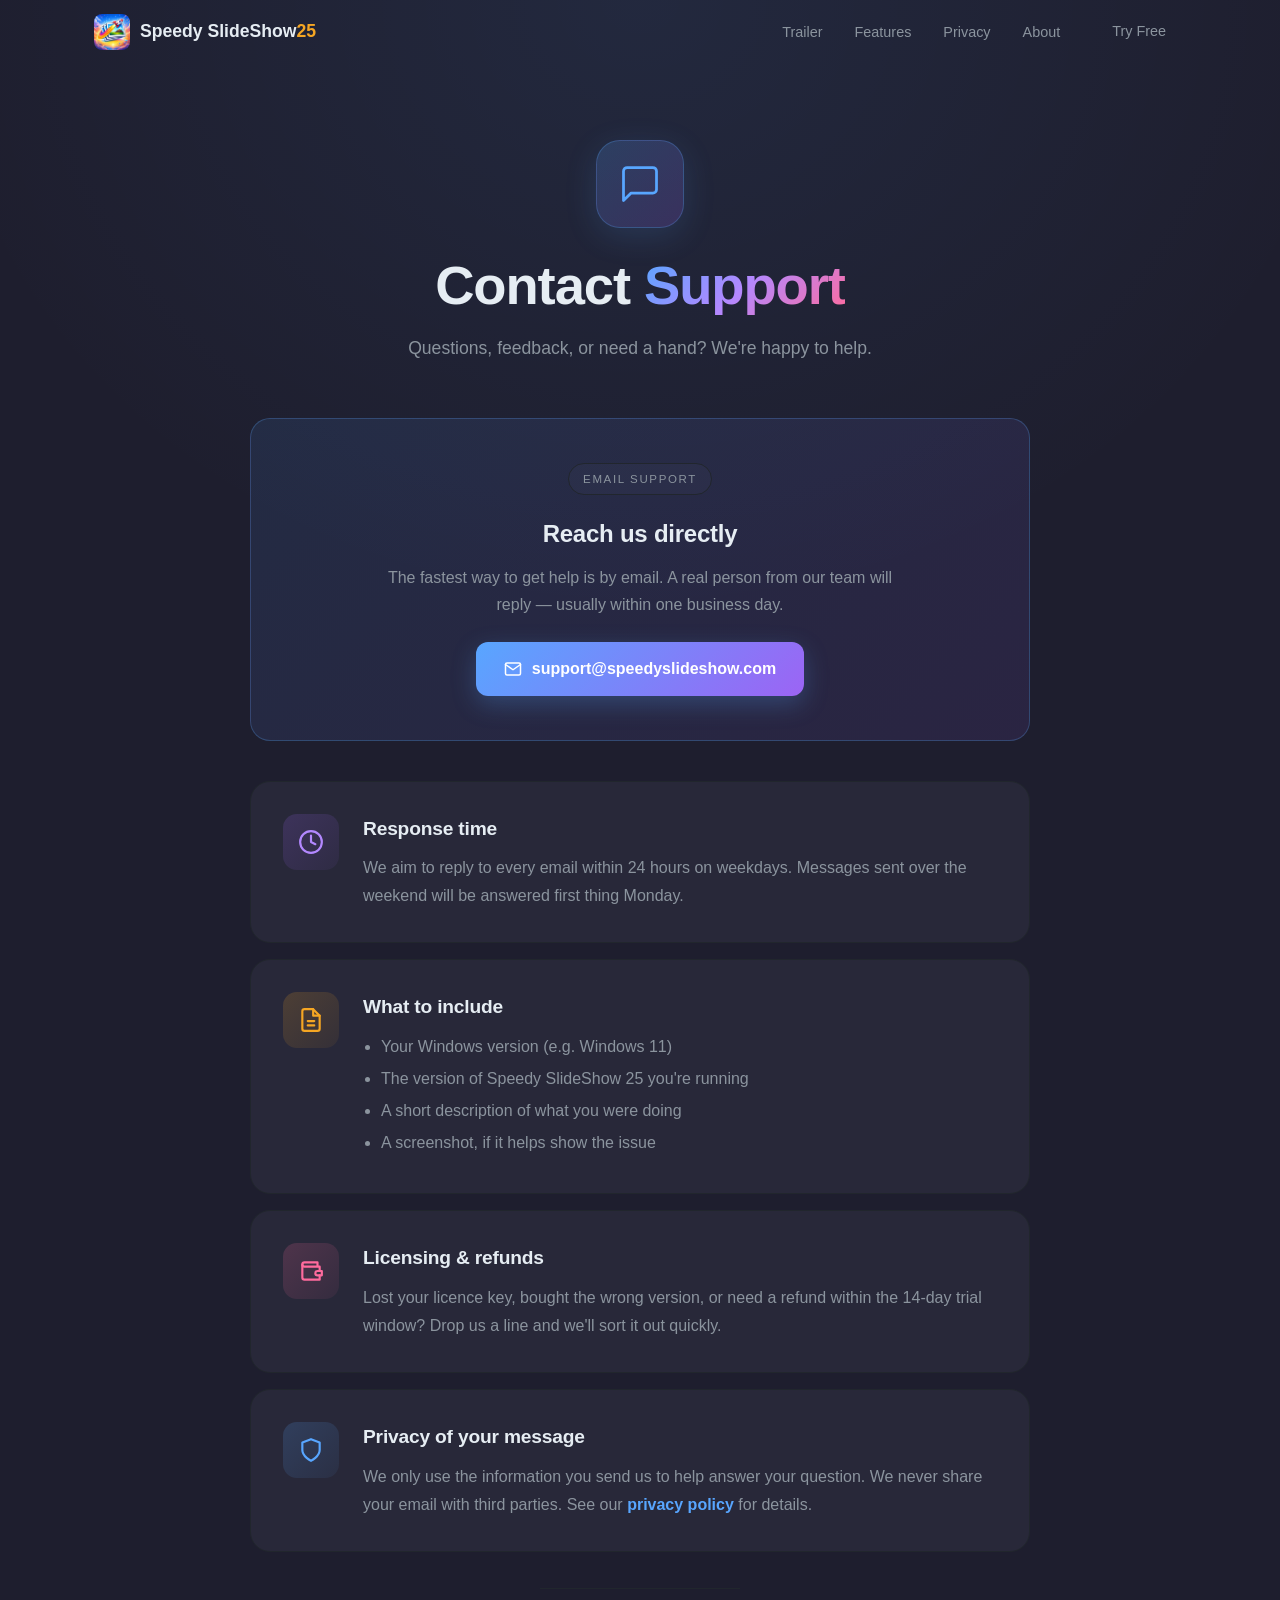
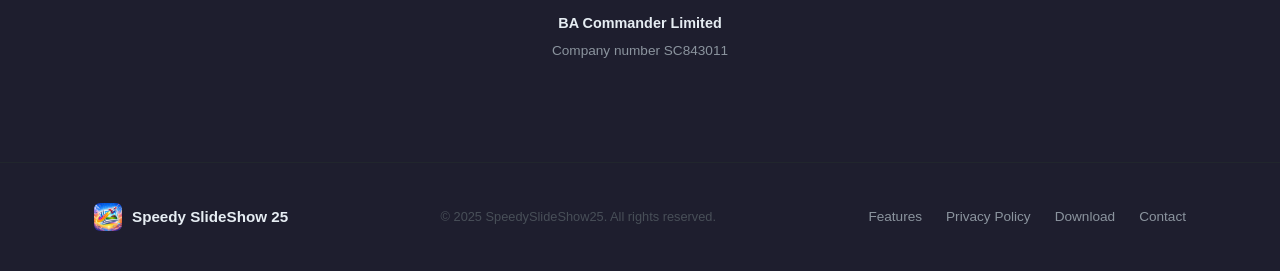
==== contact/index.html @ 8906d53d "Add contact support page at /contact Co-Authored-By: Claude Opus 4.6 (1M context) <noreply@anthropic" ====
<!DOCTYPE html>
<html lang="en">
<head>
  <meta charset="UTF-8">
  <meta name="viewport" content="width=device-width, initial-scale=1.0">
  <title>Contact Support - Speedy SlideShow 25</title>
  <meta name="description" content="Get in touch with the Speedy SlideShow 25 support team. We're here to help with any questions or issues.">
  <link rel="canonical" href="https://speedyslideshow.com/contact">
  <link rel="stylesheet" href="../css/style.css">
  <link rel="icon" type="image/png" href="../images/speedyslideshow-icon.png">
  <style>
    /* --- Contact Page (scoped, inlined to avoid CSS cache issues) --- */
    .cp {
      padding: 140px 0 100px;
      background:
        radial-gradient(ellipse 80% 50% at 50% 0%, rgba(88, 166, 255, 0.08) 0%, transparent 70%);
      min-height: calc(100vh - 200px);
    }

    .cp-hero {
      text-align: center;
      max-width: 720px;
      margin: 0 auto 56px;
    }

    .cp-badge {
      width: 88px;
      height: 88px;
      border-radius: 24px;
      background: linear-gradient(135deg, rgba(88, 166, 255, 0.2), rgba(156, 100, 244, 0.2));
      border: 1px solid rgba(88, 166, 255, 0.25);
      display: flex;
      align-items: center;
      justify-content: center;
      margin: 0 auto 28px;
      color: #58a6ff;
      box-shadow: 0 8px 32px rgba(88, 166, 255, 0.15);
    }

    .cp-hero h1 {
      font-size: clamp(2.4rem, 5vw, 3.4rem);
      font-weight: 800;
      letter-spacing: -0.02em;
      line-height: 1.1;
      margin-bottom: 18px;
    }

    .cp-tagline {
      font-size: 1.1rem;
      color: var(--text-muted);
      line-height: 1.6;
      margin: 0;
    }

    .cp-primary {
      max-width: 780px;
      margin: 0 auto 40px;
      padding: 44px 32px;
      background:
        linear-gradient(135deg, rgba(88, 166, 255, 0.1), rgba(156, 100, 244, 0.1));
      border: 1px solid rgba(88, 166, 255, 0.25);
      border-radius: var(--radius-lg);
      text-align: center;
    }

    .cp-primary-label {
      display: inline-block;
      font-size: 0.72rem;
      color: var(--text-muted);
      text-transform: uppercase;
      letter-spacing: 0.14em;
      padding: 6px 14px;
      border: 1px solid var(--border);
      border-radius: 999px;
      background: rgba(255, 255, 255, 0.02);
      margin-bottom: 20px;
    }

    .cp-primary h2 {
      font-size: 1.5rem;
      font-weight: 700;
      letter-spacing: -0.01em;
      margin-bottom: 10px;
    }

    .cp-primary p {
      color: var(--text-muted);
      font-size: 1rem;
      line-height: 1.7;
      margin-bottom: 24px;
      max-width: 520px;
      margin-left: auto;
      margin-right: auto;
    }

    .cp-email-btn {
      display: inline-flex;
      align-items: center;
      gap: 10px;
      padding: 14px 28px;
      border-radius: 12px;
      background: linear-gradient(135deg, #58a6ff, #9c64f4);
      color: #ffffff;
      font-weight: 600;
      font-size: 1rem;
      text-decoration: none;
      box-shadow: 0 8px 24px rgba(88, 166, 255, 0.25);
      transition: transform 0.2s ease, box-shadow 0.2s ease;
    }

    .cp-email-btn:hover {
      transform: translateY(-2px);
      box-shadow: 0 12px 32px rgba(88, 166, 255, 0.35);
      color: #ffffff;
    }

    .cp-grid {
      max-width: 780px;
      margin: 0 auto;
      display: grid;
      gap: 16px;
    }

    .cp-section {
      background: var(--bg-card);
      border: 1px solid var(--border);
      border-radius: var(--radius-lg);
      padding: 32px;
      display: grid;
      grid-template-columns: 56px 1fr;
      gap: 24px;
      align-items: start;
      transition: border-color 0.3s ease, transform 0.3s ease;
    }

    .cp-section:hover {
      border-color: rgba(88, 166, 255, 0.3);
      transform: translateY(-2px);
    }

    .cp-section-icon {
      width: 56px;
      height: 56px;
      border-radius: 14px;
      display: flex;
      align-items: center;
      justify-content: center;
      flex-shrink: 0;
    }

    .cp-section-icon.icon-blue {
      background: linear-gradient(135deg, rgba(88, 166, 255, 0.18), rgba(88, 166, 255, 0.06));
      color: #58a6ff;
    }

    .cp-section-icon.icon-purple {
      background: linear-gradient(135deg, rgba(156, 100, 244, 0.18), rgba(156, 100, 244, 0.06));
      color: #b388ff;
    }

    .cp-section-icon.icon-orange {
      background: linear-gradient(135deg, rgba(245, 166, 35, 0.18), rgba(245, 166, 35, 0.06));
      color: #f5a623;
    }

    .cp-section-icon.icon-pink {
      background: linear-gradient(135deg, rgba(255, 107, 157, 0.18), rgba(255, 107, 157, 0.06));
      color: #ff6b9d;
    }

    .cp-section-body h3 {
      font-size: 1.2rem;
      font-weight: 700;
      color: var(--text);
      margin-bottom: 10px;
      letter-spacing: -0.01em;
    }

    .cp-section-body p {
      color: var(--text-muted);
      font-size: 1rem;
      line-height: 1.75;
      margin: 0;
    }

    .cp-section-body ul {
      color: var(--text-muted);
      font-size: 1rem;
      line-height: 1.75;
      margin: 0;
      padding-left: 18px;
    }

    .cp-section-body ul li {
      margin-bottom: 4px;
    }

    .cp-footer-note {
      max-width: 780px;
      margin: 36px auto 0;
      text-align: center;
    }

    .cp-divider {
      border: none;
      border-top: 1px solid var(--border);
      margin: 0 auto 22px;
      max-width: 200px;
    }

    .cp-company {
      color: var(--text-muted);
      font-size: 0.85rem;
      line-height: 1.7;
      margin: 0;
      font-style: normal;
    }

    .cp-company strong {
      color: var(--text);
      display: block;
      margin-bottom: 4px;
      font-size: 0.9rem;
    }

    @media (max-width: 720px) {
      .cp {
        padding: 110px 0 60px;
      }

      .cp-hero {
        margin-bottom: 36px;
      }

      .cp-primary {
        padding: 32px 24px;
      }

      .cp-primary h2 {
        font-size: 1.3rem;
      }

      .cp-email-btn {
        padding: 13px 22px;
        font-size: 0.95rem;
      }

      .cp-section {
        padding: 24px;
        grid-template-columns: 1fr;
        gap: 16px;
      }

      .cp-section-icon {
        width: 48px;
        height: 48px;
      }
    }
  </style>
</head>
<body>

  <!-- Navigation -->
  <nav class="navbar" id="navbar">
    <div class="container nav-container">
      <a href="../" class="nav-logo">
        <img src="../images/speedyslideshow-icon.png" alt="Speedy SlideShow" class="nav-logo-img">
        <span>Speedy SlideShow<span class="version">25</span></span>
      </a>
      <button class="nav-toggle" id="navToggle" aria-label="Toggle menu">
        <span></span><span></span><span></span>
      </button>
      <ul class="nav-links" id="navLinks">
        <li><a href="../#demo">Trailer</a></li>
        <li><a href="../#features">Features</a></li>
        <li><a href="../#privacy">Privacy</a></li>
        <li><a href="../#about">About</a></li>
        <li><a href="../#download" class="btn btn-nav">Try Free</a></li>
      </ul>
    </div>
  </nav>

  <!-- Contact Page -->
  <section class="cp">
    <div class="container">

      <header class="cp-hero">
        <div class="cp-badge">
          <svg width="44" height="44" viewBox="0 0 24 24" fill="none" stroke="currentColor" stroke-width="1.5" stroke-linecap="round" stroke-linejoin="round"><path d="M21 15a2 2 0 01-2 2H7l-4 4V5a2 2 0 012-2h14a2 2 0 012 2z"/></svg>
        </div>
        <h1>Contact <span class="gradient-text">Support</span></h1>
        <p class="cp-tagline">Questions, feedback, or need a hand? We're happy to help.</p>
      </header>

      <div class="cp-primary">
        <span class="cp-primary-label">Email support</span>
        <h2>Reach us directly</h2>
        <p>The fastest way to get help is by email. A real person from our team will reply &mdash; usually within one business day.</p>
        <a href="mailto:support@speedyslideshow.com" class="cp-email-btn">
          <svg width="18" height="18" viewBox="0 0 24 24" fill="none" stroke="currentColor" stroke-width="2" stroke-linecap="round" stroke-linejoin="round"><path d="M4 4h16c1.1 0 2 .9 2 2v12c0 1.1-.9 2-2 2H4c-1.1 0-2-.9-2-2V6c0-1.1.9-2 2-2z"/><polyline points="22,6 12,13 2,6"/></svg>
          support@speedyslideshow.com
        </a>
      </div>

      <div class="cp-grid">

        <article class="cp-section">
          <div class="cp-section-icon icon-purple">
            <svg width="26" height="26" viewBox="0 0 24 24" fill="none" stroke="currentColor" stroke-width="2" stroke-linecap="round" stroke-linejoin="round"><circle cx="12" cy="12" r="10"/><polyline points="12 6 12 12 16 14"/></svg>
          </div>
          <div class="cp-section-body">
            <h3>Response time</h3>
            <p>We aim to reply to every email within 24 hours on weekdays. Messages sent over the weekend will be answered first thing Monday.</p>
          </div>
        </article>

        <article class="cp-section">
          <div class="cp-section-icon icon-orange">
            <svg width="26" height="26" viewBox="0 0 24 24" fill="none" stroke="currentColor" stroke-width="2" stroke-linecap="round" stroke-linejoin="round"><path d="M14 2H6a2 2 0 00-2 2v16a2 2 0 002 2h12a2 2 0 002-2V8z"/><polyline points="14 2 14 8 20 8"/><line x1="9" y1="13" x2="15" y2="13"/><line x1="9" y1="17" x2="15" y2="17"/></svg>
          </div>
          <div class="cp-section-body">
            <h3>What to include</h3>
            <ul>
              <li>Your Windows version (e.g. Windows 11)</li>
              <li>The version of Speedy SlideShow 25 you're running</li>
              <li>A short description of what you were doing</li>
              <li>A screenshot, if it helps show the issue</li>
            </ul>
          </div>
        </article>

        <article class="cp-section">
          <div class="cp-section-icon icon-pink">
            <svg width="26" height="26" viewBox="0 0 24 24" fill="none" stroke="currentColor" stroke-width="2" stroke-linecap="round" stroke-linejoin="round"><path d="M20 12V8H6a2 2 0 110-4h12v4"/><path d="M4 6v12a2 2 0 002 2h14v-4"/><path d="M18 12a2 2 0 000 4h4v-4z"/></svg>
          </div>
          <div class="cp-section-body">
            <h3>Licensing &amp; refunds</h3>
            <p>Lost your licence key, bought the wrong version, or need a refund within the 14-day trial window? Drop us a line and we'll sort it out quickly.</p>
          </div>
        </article>

        <article class="cp-section">
          <div class="cp-section-icon icon-blue">
            <svg width="26" height="26" viewBox="0 0 24 24" fill="none" stroke="currentColor" stroke-width="2" stroke-linecap="round" stroke-linejoin="round"><path d="M12 22s8-4 8-10V5l-8-3-8 3v7c0 6 8 10 8 10z"/></svg>
          </div>
          <div class="cp-section-body">
            <h3>Privacy of your message</h3>
            <p>We only use the information you send us to help answer your question. We never share your email with third parties. See our <a href="../privacy" style="color:#58a6ff;font-weight:600;">privacy policy</a> for details.</p>
          </div>
        </article>

      </div>

      <div class="cp-footer-note">
        <hr class="cp-divider">
        <address class="cp-company">
          <strong>BA Commander Limited</strong>
          Company number SC843011
        </address>
      </div>

    </div>
  </section>

  <!-- Footer -->
  <footer class="footer">
    <div class="container footer-content">
      <div class="footer-logo">
        <img src="../images/speedyslideshow-icon.png" alt="Speedy SlideShow" class="footer-logo-img">
        <span>Speedy SlideShow 25</span>
      </div>
      <p class="footer-copy">&copy; 2025 SpeedySlideShow25. All rights reserved.</p>
      <div class="footer-links">
        <a href="../#features">Features</a>
        <a href="../privacy">Privacy Policy</a>
        <a href="../#download">Download</a>
        <a href="../contact">Contact</a>
      </div>
    </div>
  </footer>

  <script src="../js/main.js"></script>
</body>
</html>
---- css/style.css ----
/* ============================================
   Speedy SlideShow 25 - Website Styles
   ============================================ */

/* --- Reset & Base --- */
*, *::before, *::after {
  margin: 0;
  padding: 0;
  box-sizing: border-box;
}

:root {
  --bg-deep: #1e1e2e;
  --bg-card: #282839;
  --bg-card-hover: #313145;
  --blue: #58a6ff;
  --blue-light: #79b8ff;
  --orange: #f5a623;
  --orange-dark: #ff8c00;
  --purple: #b388ff;
  --purple-dark: #9c64f4;
  --pink: #ff6b9d;
  --pink-dark: #e91e8a;
  --text: #e6edf3;
  --text-muted: #8b949e;
  --text-dim: #484f58;
  --border: #21262d;
  --radius: 12px;
  --radius-lg: 20px;
  --shadow: 0 8px 32px rgba(0, 0, 0, 0.3);
  --transition: 0.3s cubic-bezier(0.4, 0, 0.2, 1);
}

html {
  scroll-behavior: smooth;
  scroll-padding-top: 80px;
}

body {
  font-family: -apple-system, BlinkMacSystemFont, 'Segoe UI', Roboto, Oxygen, Ubuntu, Cantarell, sans-serif;
  background: var(--bg-deep);
  color: var(--text);
  line-height: 1.6;
  overflow-x: hidden;
  -webkit-font-smoothing: antialiased;
}

.container {
  max-width: 1140px;
  margin: 0 auto;
  padding: 0 24px;
}

img {
  max-width: 100%;
  height: auto;
}

a {
  color: var(--blue);
  text-decoration: none;
  transition: color var(--transition);
}

a:hover {
  color: var(--blue-light);
}

/* --- Gradient Text --- */
.gradient-text {
  background: linear-gradient(135deg, var(--blue), var(--purple), var(--pink));
  -webkit-background-clip: text;
  -webkit-text-fill-color: transparent;
  background-clip: text;
}

/* --- Buttons --- */
.btn {
  display: inline-flex;
  align-items: center;
  gap: 8px;
  padding: 12px 24px;
  border-radius: var(--radius);
  font-size: 0.95rem;
  font-weight: 600;
  border: none;
  cursor: pointer;
  transition: all var(--transition);
  text-decoration: none;
  white-space: nowrap;
}

.btn-primary {
  background: linear-gradient(135deg, var(--blue), var(--purple-dark));
  color: #fff;
  box-shadow: 0 4px 16px rgba(88, 166, 255, 0.3);
}

.btn-primary:hover {
  transform: translateY(-2px);
  box-shadow: 0 6px 24px rgba(88, 166, 255, 0.4);
  color: #fff;
}

.btn-ghost {
  background: transparent;
  color: var(--text);
  border: 1px solid var(--border);
}

.btn-ghost:hover {
  background: var(--bg-card);
  border-color: var(--text-muted);
  color: var(--text);
}

.btn-lg {
  padding: 14px 32px;
  font-size: 1.05rem;
}

.btn-xl {
  padding: 18px 40px;
  font-size: 1.1rem;
  border-radius: 16px;
}

.btn-nav {
  padding: 8px 20px;
  font-size: 0.85rem;
}

/* --- Navbar --- */
.navbar {
  position: fixed;
  top: 0;
  left: 0;
  right: 0;
  z-index: 1000;
  padding: 12px 0;
  transition: all var(--transition);
  background: transparent;
}

.navbar.scrolled {
  background: rgba(13, 17, 23, 0.92);
  backdrop-filter: blur(20px);
  -webkit-backdrop-filter: blur(20px);
  border-bottom: 1px solid var(--border);
  padding: 8px 0;
}

.nav-container {
  display: flex;
  align-items: center;
  justify-content: space-between;
}

.nav-logo {
  display: flex;
  align-items: center;
  gap: 10px;
  font-weight: 700;
  font-size: 1.1rem;
  color: var(--text);
  text-decoration: none;
}

.nav-logo:hover {
  color: var(--text);
}

.nav-logo-img {
  width: 36px;
  height: 36px;
  border-radius: 8px;
}

.nav-logo .version {
  color: var(--orange);
}

.nav-links {
  display: flex;
  align-items: center;
  gap: 32px;
  list-style: none;
}

.nav-links a {
  color: var(--text-muted);
  font-size: 0.9rem;
  font-weight: 500;
  transition: color var(--transition);
}

.nav-links a:hover {
  color: var(--text);
}

.nav-toggle {
  display: none;
  flex-direction: column;
  gap: 5px;
  background: none;
  border: none;
  cursor: pointer;
  padding: 4px;
}

.nav-toggle span {
  width: 24px;
  height: 2px;
  background: var(--text);
  border-radius: 2px;
  transition: all var(--transition);
}

/* --- Hero --- */
.hero {
  position: relative;
  min-height: 100vh;
  display: flex;
  align-items: center;
  justify-content: center;
  text-align: center;
  padding: 80px 0 80px;
  overflow: hidden;
}

.hero-bg {
  position: absolute;
  inset: 0;
  background:
    radial-gradient(ellipse at 20% 50%, rgba(88, 166, 255, 0.08) 0%, transparent 60%),
    radial-gradient(ellipse at 80% 20%, rgba(156, 100, 244, 0.08) 0%, transparent 60%),
    radial-gradient(ellipse at 50% 80%, rgba(255, 107, 157, 0.06) 0%, transparent 60%);
  pointer-events: none;
}

.hero-content {
  position: relative;
  z-index: 1;
}

.hero-logo {
  width: 425px;
  height: 425px;
  margin: 0 auto 32px;
  border-radius: 32px;
  animation: float 6s ease-in-out infinite;
  filter: drop-shadow(0 20px 40px rgba(0, 0, 0, 0.4));
}

@keyframes float {
  0%, 100% { transform: translateY(0); }
  50% { transform: translateY(-12px); }
}

.hero h1 {
  font-size: clamp(2.2rem, 5vw, 3.5rem);
  font-weight: 800;
  line-height: 1.2;
  margin-bottom: 20px;
  letter-spacing: -0.02em;
}

.hero-subtitle {
  font-size: 1.15rem;
  color: var(--text-muted);
  max-width: 560px;
  margin: 0 auto 36px;
  line-height: 1.7;
}

.hero-cta {
  display: flex;
  gap: 16px;
  justify-content: center;
  flex-wrap: wrap;
  margin-bottom: 40px;
}

.hero-badges {
  display: flex;
  gap: 16px;
  justify-content: center;
  flex-wrap: wrap;
}

.badge {
  display: inline-flex;
  align-items: center;
  gap: 6px;
  padding: 6px 14px;
  background: var(--bg-card);
  border: 1px solid var(--border);
  border-radius: 100px;
  font-size: 0.8rem;
  color: var(--text-muted);
}

.hero-scroll-indicator {
  position: absolute;
  bottom: 32px;
  left: 50%;
  transform: translateX(-50%);
  animation: bounce 2s infinite;
  color: var(--text-dim);
}

@keyframes bounce {
  0%, 20%, 50%, 80%, 100% { transform: translateX(-50%) translateY(0); }
  40% { transform: translateX(-50%) translateY(-8px); }
  60% { transform: translateX(-50%) translateY(-4px); }
}

/* --- Key Messages --- */
.key-messages {
  padding: 80px 0;
  border-top: 1px solid var(--border);
}

.messages-grid {
  display: grid;
  grid-template-columns: repeat(4, 1fr);
  gap: 24px;
}

.message-card {
  background: var(--bg-card);
  border: 1px solid var(--border);
  border-radius: var(--radius-lg);
  padding: 32px 24px;
  transition: all var(--transition);
}

.message-card:hover {
  background: var(--bg-card-hover);
  transform: translateY(-4px);
  box-shadow: var(--shadow);
}

.message-icon {
  width: 56px;
  height: 56px;
  border-radius: 16px;
  display: flex;
  align-items: center;
  justify-content: center;
  margin-bottom: 20px;
}

.icon-blue {
  background: rgba(88, 166, 255, 0.12);
  color: var(--blue);
}

.icon-orange {
  background: rgba(245, 166, 35, 0.12);
  color: var(--orange);
}

.icon-purple {
  background: rgba(156, 100, 244, 0.12);
  color: var(--purple);
}

.icon-pink {
  background: rgba(255, 107, 157, 0.12);
  color: var(--pink);
}

.message-card h3 {
  font-size: 1.05rem;
  font-weight: 700;
  margin-bottom: 8px;
}

.message-card p {
  font-size: 0.9rem;
  color: var(--text-muted);
  line-height: 1.6;
}

/* --- Section Headers --- */
.section-header {
  text-align: center;
  max-width: 640px;
  margin: 0 auto 64px;
}

.section-header h2 {
  font-size: clamp(1.8rem, 3.5vw, 2.5rem);
  font-weight: 800;
  margin-bottom: 16px;
  letter-spacing: -0.02em;
}

.section-header p {
  font-size: 1.05rem;
  color: var(--text-muted);
  line-height: 1.7;
}

/* --- Video Demo --- */
.video-demo {
  padding: 80px 0;
}

.video-wrapper {
  position: relative;
  width: 100%;
  max-width: 800px;
  margin: 0 auto;
  padding-bottom: 56.25%; /* 16:9 aspect ratio */
  border-radius: var(--radius-lg);
  overflow: hidden;
  background: var(--bg-card);
  border: 1px solid var(--border);
}

.video-wrapper iframe {
  position: absolute;
  top: 0;
  left: 0;
  width: 100%;
  height: 100%;
  border-radius: var(--radius-lg);
}

/* --- Features --- */
.features {
  padding: 100px 0;
}

.feature-block {
  display: grid;
  grid-template-columns: 1fr 1fr;
  gap: 64px;
  align-items: center;
  margin-bottom: 100px;
}

.feature-block:last-child {
  margin-bottom: 0;
}

.feature-block--reverse {
  direction: rtl;
}

.feature-block--reverse > * {
  direction: ltr;
}

.feature-screenshot {
  border-radius: var(--radius-lg);
  overflow: hidden;
  border: 1px solid var(--border);
  background: var(--bg-card);
}

.screenshot-img {
  width: 100%;
  aspect-ratio: 16 / 10;
  object-fit: cover;
  object-position: top;
  display: block;
  border-radius: var(--radius);
  cursor: pointer;
  transition: opacity var(--transition);
}

.screenshot-img:hover {
  opacity: 0.85;
}

/* Lightbox */
.lightbox {
  display: none;
  position: fixed;
  inset: 0;
  z-index: 9999;
  background: rgba(0, 0, 0, 0.9);
  backdrop-filter: blur(8px);
  align-items: center;
  justify-content: center;
  cursor: pointer;
}

.lightbox.open {
  display: flex;
}

.lightbox-img {
  max-width: 90vw;
  max-height: 90vh;
  border-radius: var(--radius);
  box-shadow: 0 16px 64px rgba(0, 0, 0, 0.6);
}

.lightbox-close {
  position: absolute;
  top: 20px;
  right: 28px;
  background: none;
  border: none;
  color: var(--text);
  font-size: 2.5rem;
  cursor: pointer;
  opacity: 0.7;
  transition: opacity var(--transition);
}

.lightbox-close:hover {
  opacity: 1;
}

.screenshot-placeholder {
  aspect-ratio: 16 / 10;
  display: flex;
  flex-direction: column;
  align-items: center;
  justify-content: center;
  gap: 12px;
  color: var(--text-dim);
}

.screenshot-placeholder svg {
  opacity: 0.4;
}

.screenshot-placeholder span {
  font-size: 0.85rem;
  opacity: 0.5;
}

.feature-label {
  display: inline-block;
  font-size: 0.75rem;
  font-weight: 700;
  text-transform: uppercase;
  letter-spacing: 0.1em;
  color: var(--blue);
  margin-bottom: 12px;
  padding: 4px 12px;
  background: rgba(88, 166, 255, 0.1);
  border-radius: 100px;
}

.feature-text h3 {
  font-size: 1.6rem;
  font-weight: 800;
  margin-bottom: 12px;
  letter-spacing: -0.01em;
}

.feature-text > p {
  color: var(--text-muted);
  font-size: 1rem;
  margin-bottom: 24px;
  line-height: 1.7;
}

.feature-list {
  list-style: none;
  display: flex;
  flex-direction: column;
  gap: 10px;
}

.feature-list li {
  display: flex;
  align-items: center;
  gap: 10px;
  font-size: 0.9rem;
  color: var(--text-muted);
}

.feature-list li::before {
  content: '';
  width: 6px;
  height: 6px;
  border-radius: 50%;
  background: var(--blue);
  flex-shrink: 0;
}

/* --- Privacy --- */
.privacy {
  padding: 100px 0;
  background:
    radial-gradient(ellipse at 50% 50%, rgba(88, 166, 255, 0.04) 0%, transparent 70%);
  border-top: 1px solid var(--border);
  border-bottom: 1px solid var(--border);
}

.privacy-content {
  text-align: center;
  max-width: 640px;
  margin: 0 auto;
}

.privacy-icon {
  width: 96px;
  height: 96px;
  border-radius: 28px;
  background: linear-gradient(135deg, rgba(88, 166, 255, 0.15), rgba(156, 100, 244, 0.15));
  display: flex;
  align-items: center;
  justify-content: center;
  margin: 0 auto 32px;
  color: var(--blue);
}

.privacy h2 {
  font-size: clamp(1.8rem, 3.5vw, 2.3rem);
  font-weight: 800;
  margin-bottom: 20px;
  letter-spacing: -0.02em;
}

.privacy p {
  color: var(--text-muted);
  font-size: 1.05rem;
  line-height: 1.7;
  margin-bottom: 40px;
}

.privacy p strong {
  color: var(--text);
}

.privacy-points {
  display: grid;
  grid-template-columns: repeat(2, 1fr);
  gap: 16px;
  max-width: 480px;
  margin: 0 auto;
}

.privacy-point {
  display: flex;
  align-items: center;
  gap: 10px;
  color: var(--text);
  font-size: 0.95rem;
  font-weight: 500;
}

.privacy-point svg {
  color: #3fb950;
  flex-shrink: 0;
}

/* --- Download --- */
.download {
  padding: 100px 0;
}

.download-card {
  max-width: 520px;
  margin: 0 auto;
  background: var(--bg-card);
  border: 1px solid var(--border);
  border-radius: var(--radius-lg);
  padding: 40px;
  text-align: center;
}

.download-card-header {
  display: flex;
  align-items: center;
  gap: 16px;
  margin-bottom: 32px;
  text-align: left;
}

.download-logo {
  width: 64px;
  height: 64px;
  border-radius: 16px;
}

.download-card-header h3 {
  font-size: 1.3rem;
  font-weight: 700;
}

.download-version {
  font-size: 0.85rem;
  color: var(--text-muted);
}

.download-price {
  margin-bottom: 28px;
}

.price-amount {
  display: block;
  font-size: 2rem;
  font-weight: 800;
  background: linear-gradient(135deg, var(--orange), var(--pink));
  -webkit-background-clip: text;
  -webkit-text-fill-color: transparent;
  background-clip: text;
  margin-bottom: 4px;
}

.price-note {
  font-size: 0.85rem;
  color: var(--text-muted);
}

.btn-download {
  width: 100%;
  justify-content: center;
  margin-bottom: 32px;
}

.system-req {
  text-align: left;
  padding-top: 24px;
  border-top: 1px solid var(--border);
}

.system-req h4 {
  font-size: 0.8rem;
  font-weight: 600;
  text-transform: uppercase;
  letter-spacing: 0.08em;
  color: var(--text-muted);
  margin-bottom: 12px;
}

.system-req ul {
  list-style: none;
  display: flex;
  flex-direction: column;
  gap: 6px;
}

.system-req li {
  font-size: 0.85rem;
  color: var(--text-dim);
  padding-left: 16px;
  position: relative;
}

.system-req li::before {
  content: '';
  position: absolute;
  left: 0;
  top: 9px;
  width: 4px;
  height: 4px;
  border-radius: 50%;
  background: var(--text-dim);
}

.download-note {
  margin-top: 12px;
  font-size: 0.85rem;
  color: var(--text-muted);
}

/* --- Pricing --- */
.pricing {
  padding: 100px 0;
  border-top: 1px solid var(--border);
}

.pricing-cards {
  display: grid;
  grid-template-columns: 1fr 1fr;
  gap: 24px;
  max-width: 700px;
  margin: 0 auto;
}

.pricing-card {
  background: var(--bg-card);
  border: 1px solid var(--border);
  border-radius: var(--radius-lg);
  padding: 40px 32px;
  text-align: center;
  display: flex;
  flex-direction: column;
  align-items: center;
}

.pricing-card--featured {
  border-color: var(--blue);
  background: var(--bg-card-hover);
}

.pricing-card-title {
  font-size: 1.1rem;
  font-weight: 700;
  margin-bottom: 16px;
}

.pricing-card-price {
  font-size: 2rem;
  font-weight: 800;
  margin-bottom: 24px;
}

.pricing-card-period {
  font-size: 0.9rem;
  font-weight: 400;
  color: var(--text-muted);
}

.pricing-card-features {
  list-style: none;
  margin-bottom: 32px;
  display: flex;
  flex-direction: column;
  gap: 10px;
}

.pricing-card-features li {
  font-size: 0.95rem;
  color: var(--text-muted);
}

@media (max-width: 600px) {
  .pricing-cards {
    grid-template-columns: 1fr;
  }
}

/* --- About --- */
.about {
  padding: 100px 0;
  border-top: 1px solid var(--border);
}

.about-grid {
  display: grid;
  grid-template-columns: 1fr 1fr;
  gap: 64px;
  align-items: start;
}

.about-text h2 {
  font-size: 2rem;
  font-weight: 800;
  margin-bottom: 16px;
}

.about-text p {
  color: var(--text-muted);
  line-height: 1.7;
  margin-bottom: 16px;
}

.about-text p strong {
  color: var(--text);
}

.about-contact {
  background: var(--bg-card);
  border: 1px solid var(--border);
  border-radius: var(--radius-lg);
  padding: 32px;
}

.about-contact h3 {
  font-size: 1.2rem;
  font-weight: 700;
  margin-bottom: 8px;
}

.about-contact p {
  color: var(--text-muted);
  font-size: 0.95rem;
  margin-bottom: 20px;
}

.about-contact .btn {
  width: 100%;
  justify-content: center;
  word-break: break-all;
}

.feedback-form {
  display: flex;
  flex-direction: column;
  gap: 12px;
}

.feedback-input {
  width: 100%;
  padding: 12px 16px;
  background: var(--bg-deep);
  border: 1px solid var(--border);
  border-radius: var(--radius);
  color: var(--text);
  font-family: inherit;
  font-size: 0.95rem;
  transition: border-color 0.2s;
}

.feedback-input::placeholder {
  color: var(--text-muted);
}

.feedback-input:focus {
  outline: none;
  border-color: var(--blue);
}

.feedback-textarea {
  min-height: 120px;
  resize: vertical;
}

.feedback-btn {
  align-self: flex-start;
  cursor: pointer;
}

/* --- Footer --- */
.footer {
  padding: 40px 0;
  border-top: 1px solid var(--border);
}

.footer-content {
  display: flex;
  align-items: center;
  justify-content: space-between;
  flex-wrap: wrap;
  gap: 16px;
}

.footer-logo {
  display: flex;
  align-items: center;
  gap: 10px;
  font-weight: 700;
  font-size: 0.95rem;
}

.footer-logo-img {
  width: 28px;
  height: 28px;
  border-radius: 6px;
}

.footer-copy {
  font-size: 0.8rem;
  color: var(--text-dim);
}

.footer-links {
  display: flex;
  gap: 24px;
}

.footer-links a {
  font-size: 0.85rem;
  color: var(--text-muted);
}

.footer-links a:hover {
  color: var(--text);
}

/* --- Scroll Animations --- */
.fade-in {
  opacity: 0;
  transform: translateY(24px);
  transition: opacity 0.6s ease, transform 0.6s ease;
}

.fade-in.visible {
  opacity: 1;
  transform: translateY(0);
}

/* --- Responsive --- */
@media (max-width: 900px) {
  .messages-grid {
    grid-template-columns: repeat(2, 1fr);
  }

  .feature-block,
  .feature-block--reverse {
    grid-template-columns: 1fr;
    gap: 32px;
    direction: ltr;
  }

  .feature-block--reverse > * {
    direction: ltr;
  }

  .about-grid {
    grid-template-columns: 1fr;
    gap: 40px;
  }
}

@media (max-width: 640px) {
  .nav-links {
    display: none;
    position: fixed;
    top: 0;
    left: 0;
    right: 0;
    bottom: 0;
    background: rgba(13, 17, 23, 0.98);
    backdrop-filter: blur(20px);
    flex-direction: column;
    align-items: center;
    justify-content: center;
    gap: 32px;
    z-index: 999;
  }

  .nav-links.open {
    display: flex;
  }

  .nav-links a {
    font-size: 1.2rem;
  }

  .nav-toggle {
    display: flex;
    z-index: 1001;
  }

  .nav-toggle.open span:nth-child(1) {
    transform: rotate(45deg) translate(5px, 5px);
  }

  .nav-toggle.open span:nth-child(2) {
    opacity: 0;
  }

  .nav-toggle.open span:nth-child(3) {
    transform: rotate(-45deg) translate(5px, -5px);
  }

  .messages-grid {
    grid-template-columns: 1fr;
  }

  .hero-logo {
    width: 300px;
    height: 300px;
  }

  .hero {
    padding: 100px 0 60px;
  }

  .privacy-points {
    grid-template-columns: 1fr;
  }

  .footer-content {
    flex-direction: column;
    text-align: center;
  }

  .key-messages,
  .video-demo,
  .features,
  .privacy,
  .pricing,
  .download,
  .about {
    padding: 56px 0;
  }

  .section-header {
    margin: 0 auto 36px;
  }

  .download-card {
    padding: 28px 20px;
  }

  .btn-download {
    white-space: normal;
    padding: 16px 20px;
    font-size: 1rem;
    text-align: center;
    line-height: 1.3;
  }
}
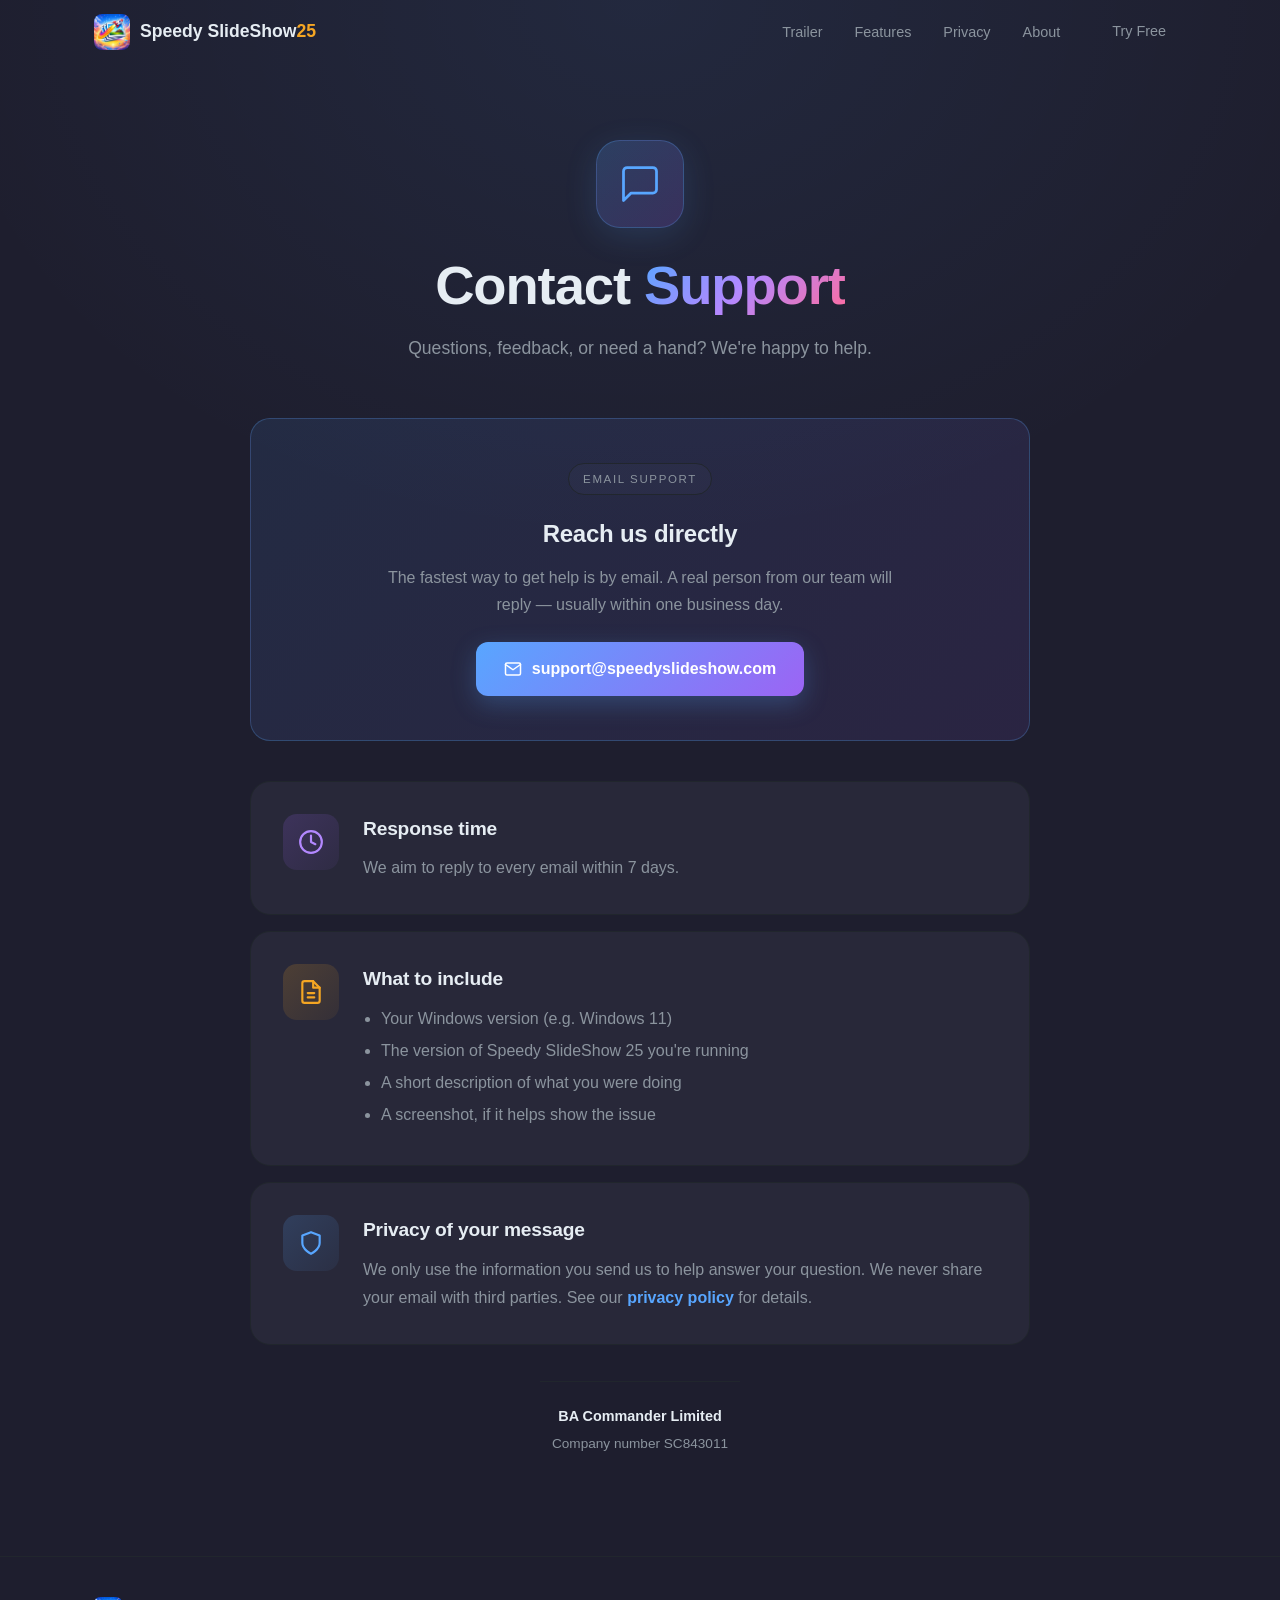
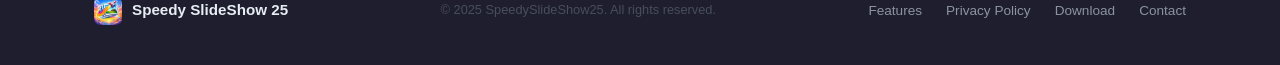
==== commit 33824528: "Shorten response time to 7 days and drop licensing section Co-Authored-By: Claude Opus 4.6 (1M conte" ====
--- a/contact/index.html
+++ b/contact/index.html
@@ -310,7 +310,7 @@
           </div>
           <div class="cp-section-body">
             <h3>Response time</h3>
-            <p>We aim to reply to every email within 24 hours on weekdays. Messages sent over the weekend will be answered first thing Monday.</p>
+            <p>We aim to reply to every email within 7 days.</p>
           </div>
         </article>
 
@@ -330,16 +330,6 @@
         </article>
 
         <article class="cp-section">
-          <div class="cp-section-icon icon-pink">
-            <svg width="26" height="26" viewBox="0 0 24 24" fill="none" stroke="currentColor" stroke-width="2" stroke-linecap="round" stroke-linejoin="round"><path d="M20 12V8H6a2 2 0 110-4h12v4"/><path d="M4 6v12a2 2 0 002 2h14v-4"/><path d="M18 12a2 2 0 000 4h4v-4z"/></svg>
-          </div>
-          <div class="cp-section-body">
-            <h3>Licensing &amp; refunds</h3>
-            <p>Lost your licence key, bought the wrong version, or need a refund within the 14-day trial window? Drop us a line and we'll sort it out quickly.</p>
-          </div>
-        </article>
-
-        <article class="cp-section">
           <div class="cp-section-icon icon-blue">
             <svg width="26" height="26" viewBox="0 0 24 24" fill="none" stroke="currentColor" stroke-width="2" stroke-linecap="round" stroke-linejoin="round"><path d="M12 22s8-4 8-10V5l-8-3-8 3v7c0 6 8 10 8 10z"/></svg>
           </div>
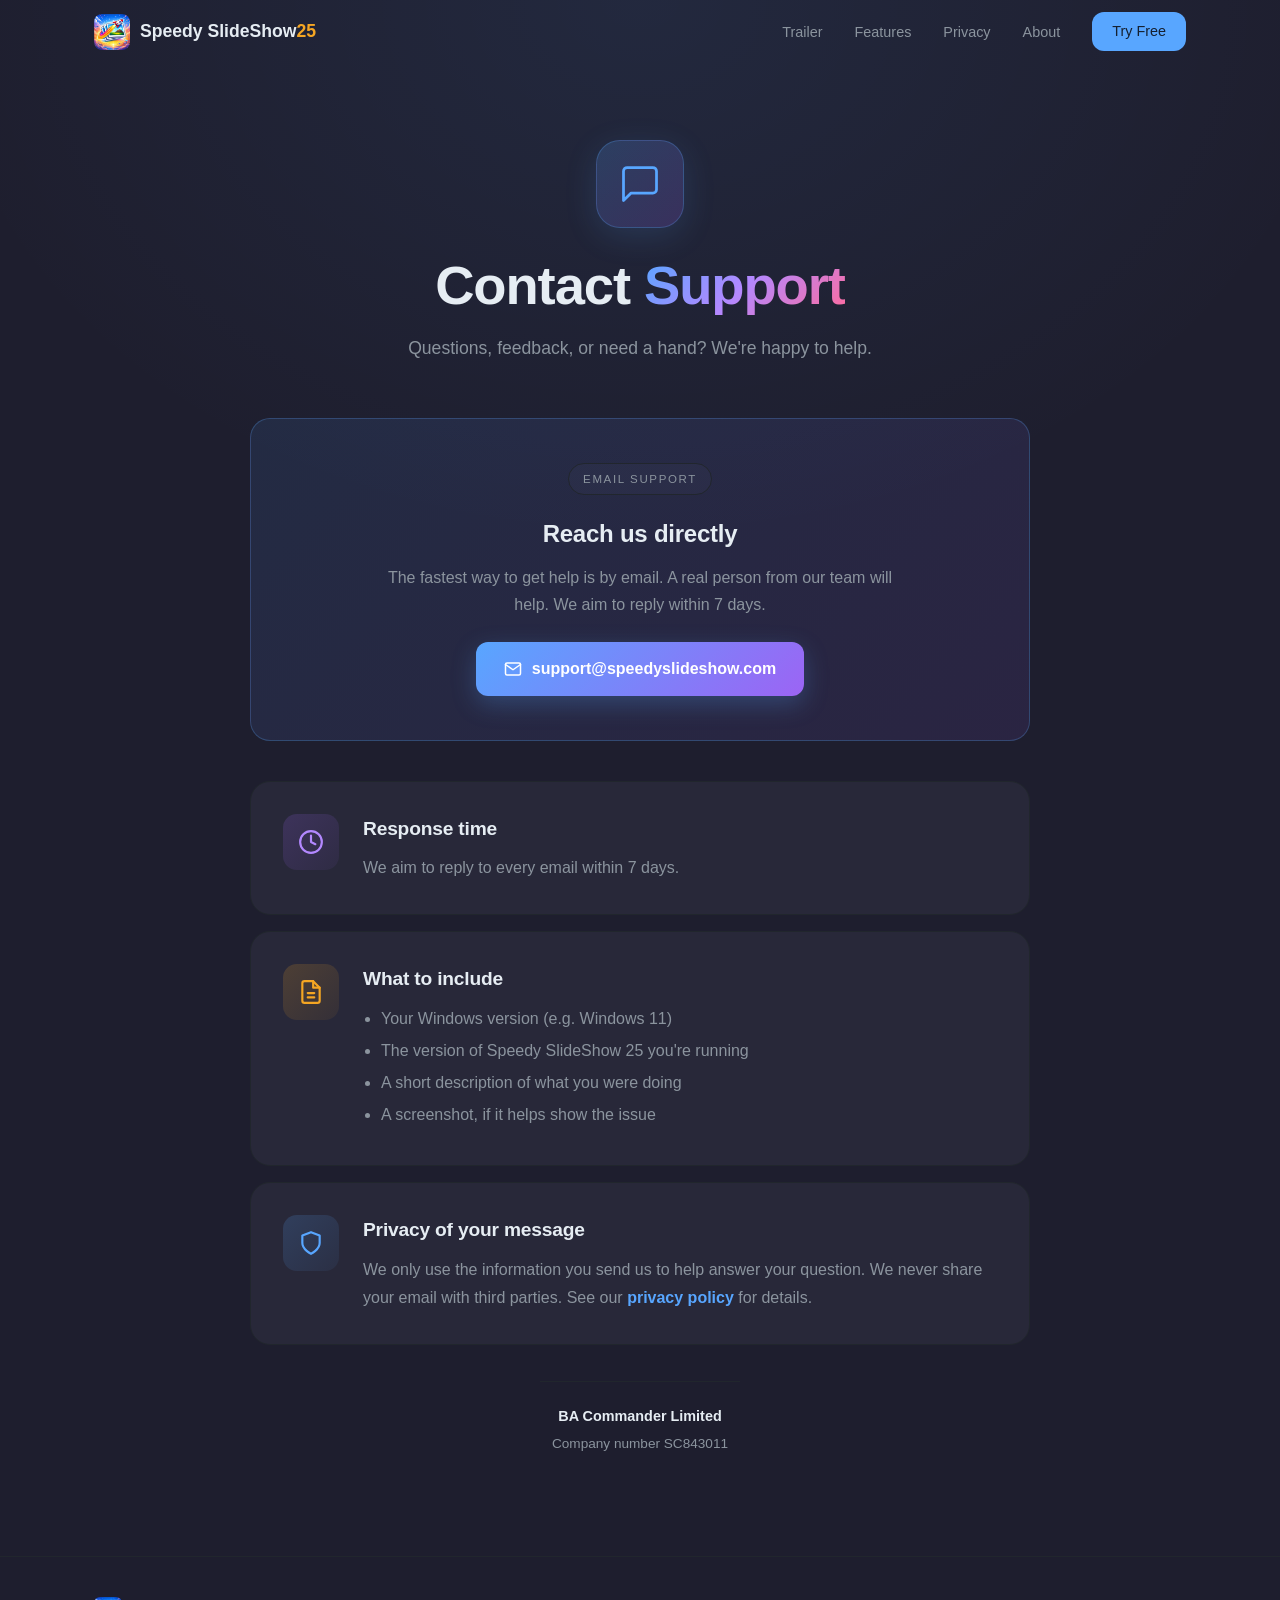
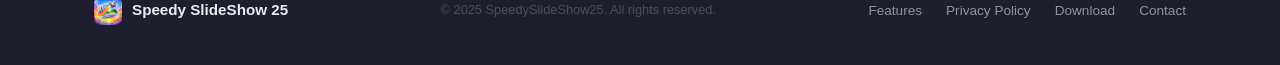
==== commit 833c075c: "Improve homepage demo, trial offer, and loading performance" ====
--- a/contact/index.html
+++ b/contact/index.html
@@ -7,7 +7,7 @@
   <meta name="description" content="Get in touch with the Speedy SlideShow 25 support team. We're here to help with any questions or issues.">
   <link rel="canonical" href="https://speedyslideshow.com/contact">
   <link rel="stylesheet" href="../css/style.css">
-  <link rel="icon" type="image/png" href="../images/speedyslideshow-icon.png">
+  <link rel="icon" type="image/png" href="../images/speedyslideshow-icon-small.png">
   <style>
     /* --- Contact Page (scoped, inlined to avoid CSS cache issues) --- */
     .cp {
@@ -264,7 +264,7 @@
   <nav class="navbar" id="navbar">
     <div class="container nav-container">
       <a href="../" class="nav-logo">
-        <img src="../images/speedyslideshow-icon.png" alt="Speedy SlideShow" class="nav-logo-img">
+        <img src="../images/speedyslideshow-icon-small.png" alt="Speedy SlideShow" class="nav-logo-img">
         <span>Speedy SlideShow<span class="version">25</span></span>
       </a>
       <button class="nav-toggle" id="navToggle" aria-label="Toggle menu">
@@ -275,7 +275,7 @@
         <li><a href="../#features">Features</a></li>
         <li><a href="../#privacy">Privacy</a></li>
         <li><a href="../#about">About</a></li>
-        <li><a href="../#download" class="btn btn-nav">Try Free</a></li>
+        <li><a href="https://apps.microsoft.com/detail/9PJCQGGC8QCP?cid=website-contact-nav" target="_blank" rel="noopener" class="btn btn-nav">Try Free</a></li>
       </ul>
     </div>
   </nav>
@@ -295,7 +295,7 @@
       <div class="cp-primary">
         <span class="cp-primary-label">Email support</span>
         <h2>Reach us directly</h2>
-        <p>The fastest way to get help is by email. A real person from our team will reply &mdash; usually within one business day.</p>
+        <p>The fastest way to get help is by email. A real person from our team will help. We aim to reply within 7 days.</p>
         <a href="mailto:support@speedyslideshow.com" class="cp-email-btn">
           <svg width="18" height="18" viewBox="0 0 24 24" fill="none" stroke="currentColor" stroke-width="2" stroke-linecap="round" stroke-linejoin="round"><path d="M4 4h16c1.1 0 2 .9 2 2v12c0 1.1-.9 2-2 2H4c-1.1 0-2-.9-2-2V6c0-1.1.9-2 2-2z"/><polyline points="22,6 12,13 2,6"/></svg>
           support@speedyslideshow.com
@@ -356,7 +356,7 @@
   <footer class="footer">
     <div class="container footer-content">
       <div class="footer-logo">
-        <img src="../images/speedyslideshow-icon.png" alt="Speedy SlideShow" class="footer-logo-img">
+        <img src="../images/speedyslideshow-icon-small.png" alt="Speedy SlideShow" class="footer-logo-img">
         <span>Speedy SlideShow 25</span>
       </div>
       <p class="footer-copy">&copy; 2025 SpeedySlideShow25. All rights reserved.</p>
--- a/css/style.css
+++ b/css/style.css
@@ -411,9 +411,9 @@
 .video-wrapper {
   position: relative;
   width: 100%;
-  max-width: 800px;
+  max-width: 900px;
   margin: 0 auto;
-  padding-bottom: 56.25%; /* 16:9 aspect ratio */
+  aspect-ratio: 16 / 9;
   border-radius: var(--radius-lg);
   overflow: hidden;
   background: var(--bg-card);
@@ -422,10 +422,10 @@
 
 .video-wrapper iframe {
   position: absolute;
-  top: 0;
-  left: 0;
+  inset: 0;
   width: 100%;
   height: 100%;
+  border: 0;
   border-radius: var(--radius-lg);
 }
 
@@ -1095,3 +1095,58 @@
     line-height: 1.3;
   }
 }
+
+/* Product-led opening section */
+.hero { min-height: 0; padding: 140px 0 72px; text-align: left; }
+.hero .container { max-width: 1240px; width: 100%; }
+.hero-content { display: grid; grid-template-columns: .95fr 1.15fr; gap: 52px; align-items: center; }
+.hero-eyebrow { color: var(--blue-light); font-size: .72rem; font-weight: 700; letter-spacing: .14em; margin-bottom: 20px; }
+.hero h1 { font-size: clamp(2.4rem, 3.6vw, 3.25rem); line-height: 1.1; margin-bottom: 24px; letter-spacing: -.04em; }
+.hero-subtitle { font-size: 1.05rem; line-height: 1.75; margin: 0 0 28px; color: #b6bfcd; }
+.hero-cta { justify-content: flex-start; margin-bottom: 16px; }
+.hero-cta .btn { justify-content: space-between; gap: 28px; }
+.hero-offer { color: #c2cad7; font-size: .9rem; margin-bottom: 8px; }
+.hero-offer strong { color: var(--text); }
+.hero-store-note { color: var(--text-muted); font-size: .8rem; }
+.nav-links .btn-nav { background: var(--blue); color: #152030; }
+.hero-demo { min-width: 0; border: 1px solid #49536b; border-radius: 16px; overflow: hidden; background: #141822; box-shadow: 0 24px 70px #080c2066; scroll-margin-top: 100px; }
+.demo-bar { display: flex; align-items: center; gap: 8px; padding: 15px 18px; color: #d8dfec; font-size: .78rem; border-bottom: 1px solid #343b4d; }
+.demo-status { width: 7px; height: 7px; border-radius: 50%; background: var(--blue); }
+.demo-bar-label { margin-left: auto; font-size: .6rem; letter-spacing: .1em; color: #9ca9be; }
+.demo-player { aspect-ratio: 16 / 10; position: relative; }
+.demo-poster { position: absolute; inset: 0; width: 100%; height: 100%; padding: 0; border: 0; cursor: pointer; background: #0e1420; color: white; }
+.demo-poster img { width: 100%; height: 100%; object-fit: cover; object-position: left top; opacity: .8; }
+.demo-poster::after { content: ''; position: absolute; inset: 0; background: linear-gradient(transparent 30%, #080d20bb); }
+.demo-play-icon { position: absolute; z-index: 1; top: 50%; left: 50%; transform: translate(-50%, -50%); background: #ecf3ff; color: #24334e; border-radius: 50%; width: 70px; height: 70px; display: grid; place-items: center; font-size: 24px; box-shadow: 0 4px 32px #0006; }
+.demo-poster:hover .demo-play-icon { background: var(--blue-light); }
+.demo-poster:focus-visible { outline: 3px solid var(--blue-light); outline-offset: -4px; }
+.demo-play-label { position: absolute; z-index: 1; bottom: 24px; left: 0; right: 0; font: 600 .95rem 'Segoe UI', sans-serif; }
+.demo-player iframe { width: 100%; height: 100%; border: 0; }
+.demo-caption { padding: 16px 18px; display: flex; justify-content: space-between; gap: 12px; font-size: .68rem; color: #9ca9be; }
+.how-it-works { border-top: 1px solid #ffffff12; border-bottom: 1px solid #ffffff12; background: #14182466; padding: 32px 0; }
+.steps-grid { display: grid; grid-template-columns: repeat(3,1fr); gap: 36px; }
+.step { display: flex; align-items: flex-start; gap: 16px; }
+.step-number { color: var(--blue-light); font-size: .8rem; padding-top: 4px; font-weight: 600; }
+.step h2 { font-size: 1rem; margin-bottom: 5px; }
+.step p { font-size: .83rem; color: #a8b2c3; }
+.features { padding-top: 72px; }
+@media(max-width: 900px) {
+ .hero { padding: 108px 0 48px; }
+ .hero-content { grid-template-columns: 1fr; gap: 36px; max-width: 700px !important; }
+ .hero h1 { font-size: 2.8rem; }
+ .hero-subtitle { max-width: 560px; }
+ .steps-grid { gap: 20px; }
+ .step { gap: 10px; }
+}
+@media(max-width: 640px) {
+ .hero { padding: 92px 0 36px; }
+ .hero h1 { font-size: 2.4rem; }
+ .hero-eyebrow { font-size: .62rem; }
+ .hero-subtitle { font-size: 1rem; }
+ .hero-cta .btn { width: 100%; white-space: normal; }
+ .demo-caption { font-size: .65rem; }
+ .demo-caption span:last-child { display: none; }
+ .steps-grid { grid-template-columns: 1fr; gap: 24px; }
+ .step { gap: 18px; }
+ .how-it-works { padding: 28px 0; }
+}
